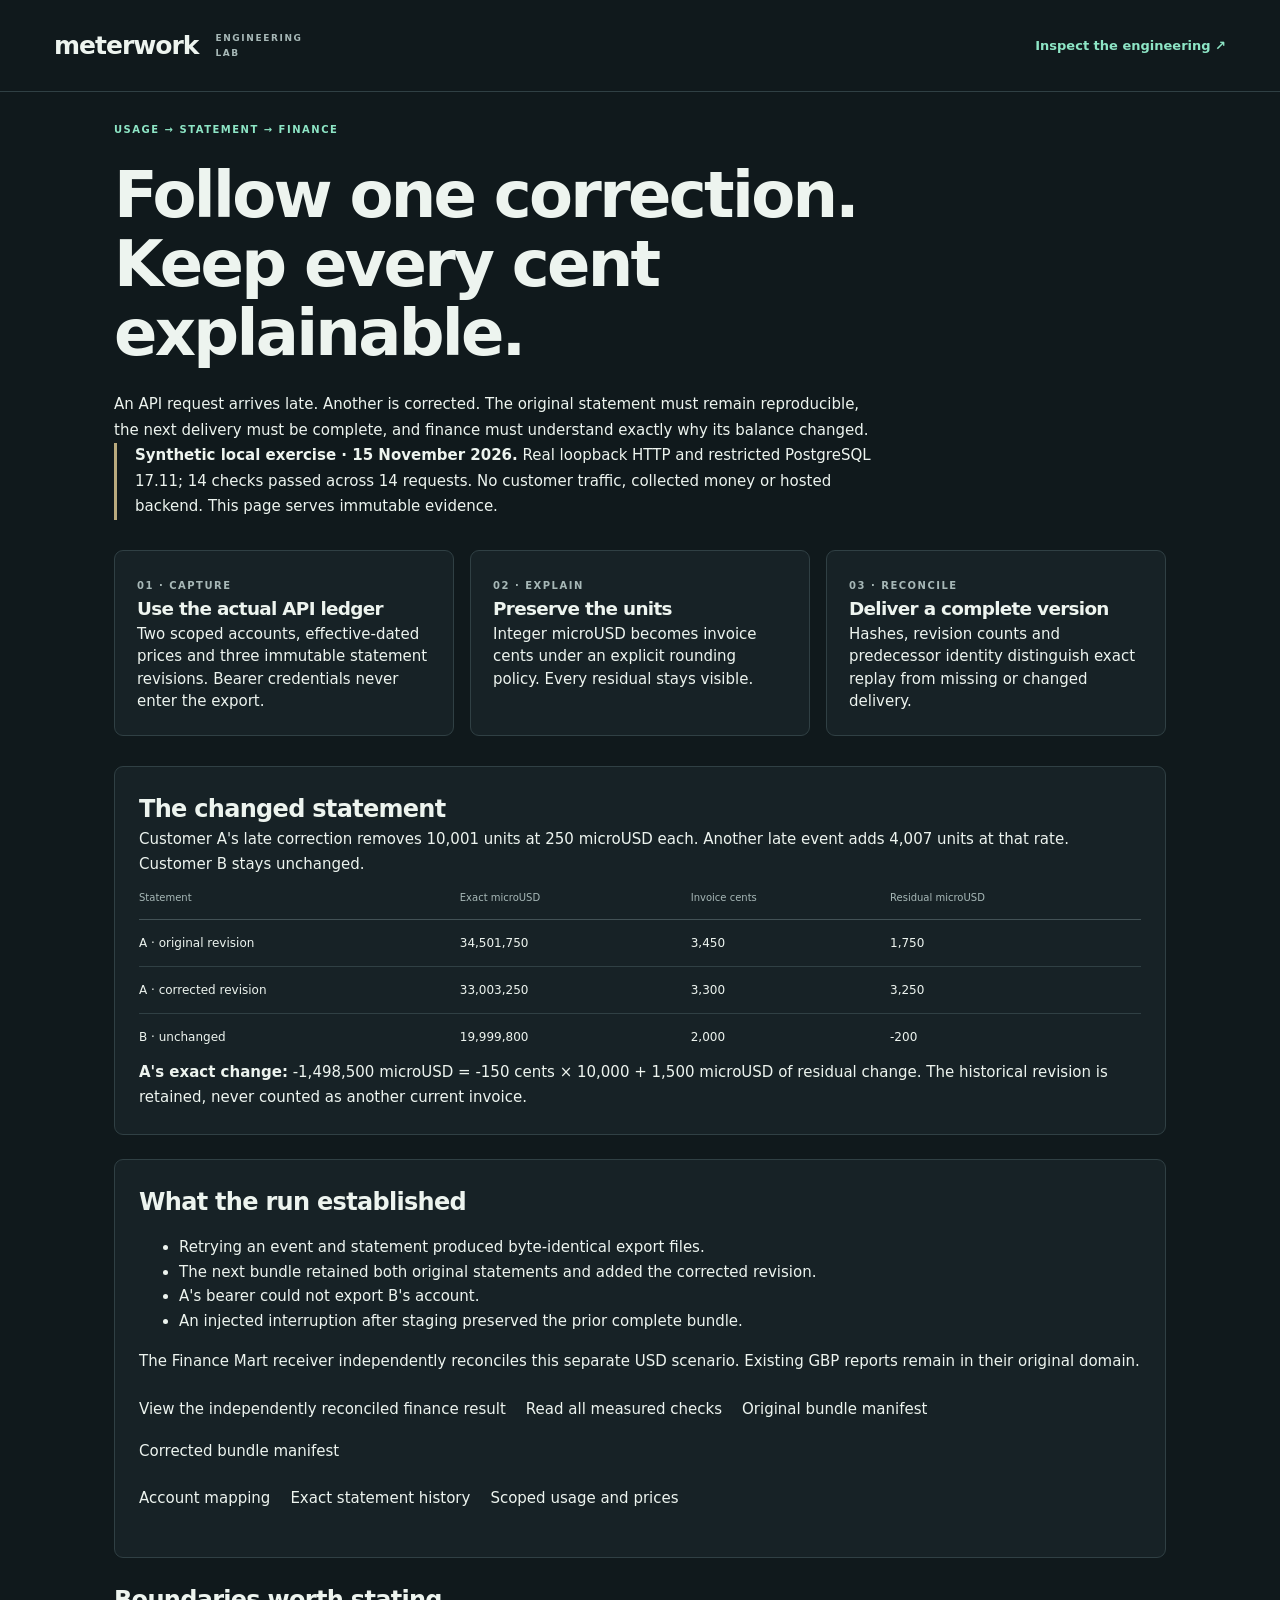
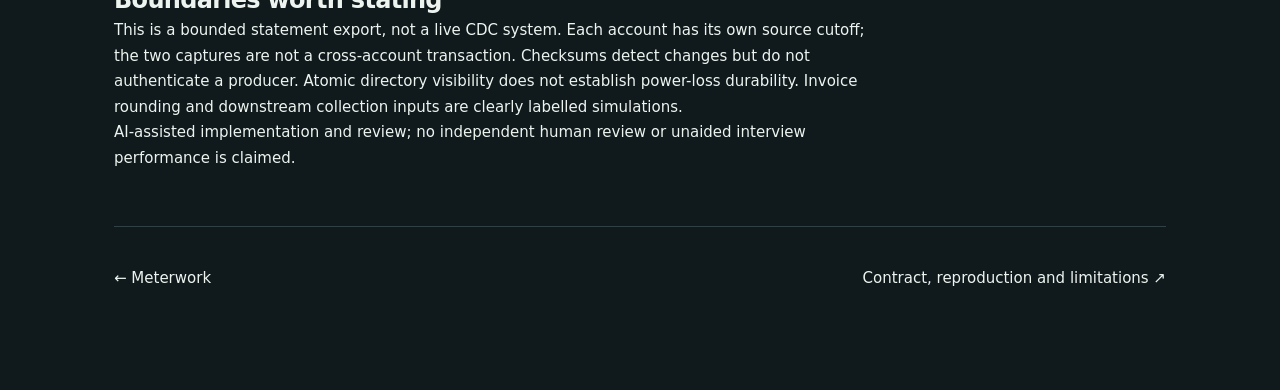
==== web/finance-bridge/index.html @ 5c43ffb2 "Publish read-only correction walkthrough and measured evidence" ====
<!doctype html>
<html lang="en">
<head><meta charset="utf-8"><meta name="viewport" content="width=device-width,initial-scale=1">
<meta name="description" content="Trace a late usage correction through immutable statements, exact money units and a versioned Finance Mart export. Synthetic local evidence.">
<title>Meterwork → Finance · Follow the correction</title>
<link rel="stylesheet" href="../styles.css?v=4">
<style>main{max-width:1100px;margin:auto;padding:30px 24px 60px}.intro{max-width:760px}.intro h1{font-size:clamp(2.3rem,6vw,4rem);line-height:1.08;margin:24px 0}.intro p{line-height:1.7}.steps{display:grid;grid-template-columns:repeat(3,1fr);gap:16px;margin:30px 0}.steps article{padding:22px}.steps h2{font-size:1.15rem}.proof{padding:24px;margin:24px 0}.proof p,.proof li{line-height:1.65}.links{display:flex;gap:20px;flex-wrap:wrap;margin:24px 0}td,th{padding:14px 12px}code{overflow-wrap:anywhere}.scope{border-left:3px solid #b9aa7e;padding-left:18px}@media(max-width:720px){.steps{grid-template-columns:1fr}.table-scroll{overflow-x:auto}}a{color:inherit}</style></head>
<body><a class="skip-link" href="#main">Skip to content</a>
<header class="topbar"><a class="brand" href="../">meterwork <span class="edition">ENGINEERING LAB</span></a><a class="text-link" href="https://github.com/VasilenData/usage-metering-platform/blob/main/docs/FINANCE_BRIDGE.md">Inspect the engineering ↗</a></header>
<main id="main"><section class="intro"><span class="eyebrow">USAGE → STATEMENT → FINANCE</span><h1>Follow one correction.<br>Keep every cent explainable.</h1>
<p>An API request arrives late. Another is corrected. The original statement must remain reproducible, the next delivery must be complete, and finance must understand exactly why its balance changed.</p>
<p class="scope"><strong>Synthetic local exercise · 15 November 2026.</strong> Real loopback HTTP and restricted PostgreSQL 17.11; 14 checks passed across 14 requests. No customer traffic, collected money or hosted backend. This page serves immutable evidence.</p></section>
<section class="steps" aria-label="Integration steps"><article class="panel"><span class="small-label">01 · CAPTURE</span><h2>Use the actual API ledger</h2><p>Two scoped accounts, effective-dated prices and three immutable statement revisions. Bearer credentials never enter the export.</p></article><article class="panel"><span class="small-label">02 · EXPLAIN</span><h2>Preserve the units</h2><p>Integer microUSD becomes invoice cents under an explicit rounding policy. Every residual stays visible.</p></article><article class="panel"><span class="small-label">03 · RECONCILE</span><h2>Deliver a complete version</h2><p>Hashes, revision counts and predecessor identity distinguish exact replay from missing or changed delivery.</p></article></section>
<section class="panel proof"><h2>The changed statement</h2><p>Customer A's late correction removes 10,001 units at 250 microUSD each. Another late event adds 4,007 units at that rate. Customer B stays unchanged.</p>
<div class="table-scroll"><table><caption class="sr-only">Actual exported statement totals and explicit invoice policy</caption><thead><tr><th>Statement</th><th>Exact microUSD</th><th>Invoice cents</th><th>Residual microUSD</th></tr></thead><tbody><tr><td>A · original revision</td><td>34,501,750</td><td>3,450</td><td>1,750</td></tr><tr><td>A · corrected revision</td><td>33,003,250</td><td>3,300</td><td>3,250</td></tr><tr><td>B · unchanged</td><td>19,999,800</td><td>2,000</td><td>-200</td></tr></tbody></table></div>
<p><strong>A's exact change:</strong> -1,498,500 microUSD = -150 cents × 10,000 + 1,500 microUSD of residual change. The historical revision is retained, never counted as another current invoice.</p></section>
<section class="panel proof"><h2>What the run established</h2><ul><li>Retrying an event and statement produced byte-identical export files.</li><li>The next bundle retained both original statements and added the corrected revision.</li><li>A's bearer could not export B's account.</li><li>An injected interruption after staging preserved the prior complete bundle.</li></ul><p>The Finance Mart receiver independently reconciles this separate USD scenario. Existing GBP reports remain in their original domain.</p>
<div class="links"><a href="https://vasilendata.github.io/ecommerce-finance-mart/meterwork-bridge/2026-11-15/">View the independently reconciled finance result</a><a href="report.json">Read all measured checks</a><a href="bundle-001/manifest.json">Original bundle manifest</a><a href="bundle-002/manifest.json">Corrected bundle manifest</a></div>
<div class="links"><a href="bundle-002/accounts.json">Account mapping</a><a href="bundle-002/statements.json">Exact statement history</a><a href="bundle-002/source_snapshots.json">Scoped usage and prices</a></div></section>
<section class="intro"><h2>Boundaries worth stating</h2><p>This is a bounded statement export, not a live CDC system. Each account has its own source cutoff; the two captures are not a cross-account transaction. Checksums detect changes but do not authenticate a producer. Atomic directory visibility does not establish power-loss durability. Invoice rounding and downstream collection inputs are clearly labelled simulations.</p><p>AI-assisted implementation and review; no independent human review or unaided interview performance is claimed.</p></section>
<footer><a href="../">← Meterwork</a><a href="https://github.com/VasilenData/usage-metering-platform/blob/main/docs/FINANCE_BRIDGE.md">Contract, reproduction and limitations ↗</a></footer></main></body></html>
---- web/styles.css ----
:root{color-scheme:dark;--bg:#10191c;--surface:#172226;--surface-2:#1c2a2e;--line:#304044;--muted:#a7b8b7;--text:#edf4ef;--mint:#8de5c5;--dark:#132620;--amber:#f5d28f;--red:#ffb1a9;font-family:Inter,ui-sans-serif,system-ui,-apple-system,BlinkMacSystemFont,"Segoe UI",sans-serif;font-synthesis:none;scroll-behavior:smooth}
*{box-sizing:border-box}body{margin:0;background:var(--bg);color:var(--text);font-size:15px;line-height:1.5}button,input{font:inherit}button,a,input,summary{-webkit-tap-highlight-color:transparent}a{color:inherit;text-decoration:none}a:hover{text-decoration:underline;text-underline-offset:4px}button{cursor:pointer}button:disabled{cursor:not-allowed;opacity:.46}button:focus-visible,a:focus-visible,input:focus-visible,summary:focus-visible{outline:3px solid var(--mint);outline-offset:4px}h1,h2,h3,p{margin:0}h2{font-size:24px;font-weight:600;letter-spacing:-.7px}h3{font-size:18px;font-weight:600;letter-spacing:-.3px}[hidden]{display:none!important}.topbar{max-width:1440px;margin:auto;min-height:92px;padding:0 54px;display:flex;align-items:center;justify-content:space-between;border-bottom:1px solid var(--line);gap:32px}.brand{font-size:25px;letter-spacing:-1px;font-weight:650;display:flex;align-items:center;gap:11px;white-space:nowrap}.brand-icon{background:var(--mint);color:var(--dark);width:34px;height:34px;border-radius:9px;text-align:center;line-height:31px;font-size:26px;font-weight:800}.brand-icon span{font-size:30px}.edition{font-size:9px;letter-spacing:1.6px;line-height:1.6;color:var(--muted);font-weight:650;margin-left:6px;max-width:100px;white-space:normal}.topbar nav{display:flex;gap:28px;font-size:13px;color:#c2cfca}.text-link{font-size:13px;font-weight:550;color:var(--mint);white-space:nowrap}main{max-width:1440px;margin:auto;padding:0 54px}.hero{display:flex;justify-content:space-between;align-items:center;padding:65px 0 46px;gap:48px}.eyebrow,.small-label{font-size:10px;line-height:1.5;letter-spacing:1.5px;font-weight:650;color:var(--muted)}.eyebrow{color:var(--mint);display:flex;align-items:center;gap:8px}.status-dot{height:6px;width:6px;border-radius:50%;background:var(--mint)}h1{font-size:clamp(42px,4.6vw,64px);line-height:1.08;font-weight:550;letter-spacing:-2.7px;margin:17px 0 21px}h1 span{color:var(--mint)}.hero-copy{max-width:530px;color:#b3c3bf;font-size:15px;line-height:1.7}.scope-note{align-self:flex-end;width:260px;border-left:1px solid var(--line);padding-left:25px;margin-bottom:5px;flex-shrink:0}.scope-note p{font-size:12px;line-height:1.75;color:var(--muted);margin-top:12px}.scope-meta{border-top:1px solid var(--line);padding-top:13px;margin-top:18px;display:flex;flex-direction:column;gap:3px;font-size:10px;color:var(--muted)}.tag{display:inline-block;font-size:9px;letter-spacing:1px;font-weight:650;color:var(--mint);padding:5px 8px;border:1px solid #315c4d;border-radius:4px;background:#16362c;white-space:nowrap}.tag.neutral{color:#b6c5c2;border-color:var(--line);background:transparent}.tag.warning{color:var(--amber);border-color:#5f5134;background:#342e21}.workspace-bar{display:flex;justify-content:space-between;align-items:center;padding:18px 0;border-top:1px solid var(--line);gap:20px}.workspace-bar>div:first-child{display:flex;align-items:center;gap:14px;flex-wrap:wrap}.workspace-bar strong{font-size:13px;font-weight:550}.mono{font-family:ui-monospace,SFMono-Regular,Consolas,monospace;font-size:11px;color:var(--muted)}.toolbar{display:flex;align-items:center;gap:9px}.button{border:1px solid transparent;border-radius:6px;padding:9px 14px;font-size:12px;font-weight:600;line-height:1.4;transition:background .15s,transform .15s}.button:not(:disabled):active{transform:translateY(1px)}.button.primary{background:var(--mint);color:var(--dark)}.button.primary:hover{background:#b3f4db}.button.secondary{background:var(--surface-2);color:var(--text);border-color:var(--line)}.button.secondary:hover{background:#2a3c40}.button.subtle{background:transparent;color:var(--muted);border-color:var(--line)}.button.subtle:hover{color:var(--text);background:var(--surface)}.full-width{width:100%;margin-top:10px}.metrics{display:grid;grid-template-columns:repeat(4,1fr);gap:14px;margin:3px 0 22px}.metric{background:var(--surface);border:1px solid var(--line);border-radius:8px;padding:22px}.metric strong{display:block;font-size:34px;font-weight:500;letter-spacing:-1.2px;margin:12px 0 7px;font-variant-numeric:tabular-nums}.metric>span:last-child{font-size:11px;color:var(--muted)}.console-grid{display:grid;grid-template-columns:1.55fr 1fr;gap:22px}.panel{border:1px solid var(--line);border-radius:9px;background:var(--surface);padding:25px;min-width:0}.panel-heading{display:flex;align-items:center;justify-content:space-between;gap:15px;margin-bottom:22px}.panel-heading h2{margin-top:4px;font-size:22px}.body-copy{font-size:13px;color:var(--muted);line-height:1.7}.caption{font-size:11px;line-height:1.6;color:var(--muted)}.usage-chart{height:240px;margin-top:15px;display:flex;align-items:center;justify-content:center}.usage-chart svg{width:100%;height:100%;overflow:visible}.usage-panel>.caption{border-top:1px solid var(--line);padding-top:18px;margin-top:16px}.chart-summary{font-size:12px}.field-label{font-size:11px;color:#c3d2cd;display:block;margin:19px 0 7px}.input-action{display:flex;gap:10px}.input-action input{flex:1;min-width:0}.input-action .button{flex-shrink:0}input{background:#101b1e;border:1px solid #415558;color:var(--text);border-radius:5px;padding:9px 12px;font-size:12px;min-width:0}input[type=month]{max-width:160px;padding:7px 9px}.demo-panel>.caption{margin-top:13px}.request-result{padding:12px;border:1px solid var(--line);border-radius:5px;margin-top:16px;font-size:11px;color:var(--muted);overflow-wrap:anywhere}.request-result.success{color:var(--mint);border-color:#315c4d}.request-result.failure{color:var(--red);border-color:#6d3e3b}details>summary{cursor:pointer;list-style-position:outside;font-size:11px;color:#c5d6d0;margin-left:14px;padding:3px 0}.auth-details{margin-top:18px}.auth-details input{width:100%}.auth-details .caption{margin-top:9px}.section-panel{margin-top:24px}.section-panel>.body-copy{margin-top:-7px;margin-bottom:20px}.table-scroll{overflow-x:auto}table{border-collapse:collapse;width:100%;text-align:left;white-space:nowrap}th{font-size:10px;color:var(--muted);font-weight:500;padding:11px 12px;border-bottom:1px solid #435256}th:first-child,td:first-child{padding-left:0}td{font-size:12px;padding:16px 12px;border-bottom:1px solid var(--line)}tbody tr:last-child td{border-bottom:0}.numeric{text-align:right;font-variant-numeric:tabular-nums}td strong{font-weight:550}td small{display:block;font-size:10px;color:var(--muted);margin-top:4px}.empty{text-align:center!important;color:var(--muted);font-size:12px;padding:28px!important}.definitions{border-top:1px solid var(--line);padding-top:15px;margin-top:14px}.definitions>div,.definitions>dl{padding-top:10px}.definitions dl{font-size:11px;line-height:1.6}.definitions dt{font-weight:600;color:#d2ded9;margin-top:9px;text-transform:capitalize}.definitions dd{margin:3px 0 12px;color:var(--muted);overflow-wrap:anywhere}.definitions .caption{margin-top:12px}.section-block{margin-top:55px}.section-heading{display:flex;justify-content:space-between;align-items:flex-end;gap:40px;margin-bottom:25px}.section-heading h2{font-size:32px;line-height:1.2;margin-top:13px;letter-spacing:-1.1px;font-weight:500}.section-heading>p{font-size:13px;color:var(--muted);max-width:380px;line-height:1.7}.analytics-grid{display:grid;grid-template-columns:1fr 1fr;gap:22px}.funnel{display:flex;flex-direction:column;gap:14px;margin:30px 0}.funnel-row{display:grid;grid-template-columns:82px 1fr 45px;align-items:center;gap:12px;font-size:12px}.funnel-label{text-transform:capitalize;color:#c3d4cc}.funnel-track{height:15px;border-radius:3px;background:#273b3c;overflow:hidden}.funnel-bar{height:100%;min-width:0;background:var(--mint);border-radius:3px}.funnel-row:nth-child(2) .funnel-bar{background:#62b99f}.funnel-row:nth-child(3) .funnel-bar{background:#3d8c76}.funnel-count{text-align:right;font-variant-numeric:tabular-nums}.mini-metrics{display:grid;grid-template-columns:1fr 1fr;border-top:1px solid var(--line);padding-top:23px;gap:20px}.mini-metrics strong{display:block;font-size:26px;font-weight:500;margin:7px 0 3px}.mini-metrics .caption{display:block}.experiment-arms{display:grid;grid-template-columns:1fr 1fr;gap:15px}.arm{border:1px solid var(--line);border-radius:5px;padding:16px}.arm strong{display:block;font-size:26px;font-weight:500;margin:8px 0 4px}.arm p{font-size:10px;color:var(--muted)}.experiment-summary{display:flex;justify-content:space-between;align-items:center;flex-wrap:wrap;gap:6px;margin:22px 0;font-size:12px}.experiment-summary strong{font-size:16px;font-weight:500}.experiment-summary>.caption{width:100%}.reason-list{font-size:11px;color:var(--amber);line-height:1.65;padding-left:17px;margin:0}.reason-list li+li{margin-top:6px}.scenario-grid{display:grid;grid-template-columns:repeat(4,1fr);gap:14px}.scenario{position:relative;background:var(--surface);border:1px solid var(--line);border-radius:8px;padding:21px;color:var(--text);text-align:left;min-height:180px;transition:background .15s,border-color .15s}.scenario:hover{background:var(--surface-2);border-color:#5a8c79}.scenario-number{font-size:9px;letter-spacing:1.3px;color:var(--mint);font-weight:600}.scenario strong{display:block;font-size:19px;letter-spacing:-.5px;font-weight:550;margin:17px 0 8px}.scenario>span:nth-last-child(2){display:block;color:var(--muted);font-size:11px;line-height:1.7;padding-right:8px}.scenario-arrow{position:absolute;right:15px;bottom:11px;color:var(--mint);font-size:19px}.evidence-output{margin-top:16px;padding:19px 22px}.evidence-output>.body-copy{margin-top:8px}.checks{margin:12px 0 0;padding:0;list-style:none;display:grid;gap:9px}.checks li{display:grid;grid-template-columns:42px 1fr;gap:10px;font-size:12px}.check-pass{color:var(--mint)}.check-fail{color:var(--red)}.checks small{display:block;color:var(--muted);font-size:11px;margin-top:2px}footer{display:flex;align-items:center;justify-content:space-between;gap:20px;padding:40px 0;border-top:1px solid var(--line);margin-top:55px}.footer-brand{font-size:22px}.footer-brand .edition{max-width:130px;font-size:8px}footer p{font-size:10px;color:var(--muted)}.toast{position:fixed;bottom:24px;left:50%;transform:translateX(-50%);background:#d3f7e7;color:var(--dark);font-size:12px;padding:12px 18px;border-radius:7px;max-width:calc(100% - 40px);z-index:10;box-shadow:0 5px 30px #0005}.notice{border:1px solid #7a4b45;background:#3c2725;color:var(--red);padding:13px 16px;border-radius:6px;font-size:12px;margin:10px 0 18px}.sr-only{position:absolute;width:1px;height:1px;padding:0;margin:-1px;overflow:hidden;clip:rect(0,0,0,0);white-space:nowrap;border:0}.skip-link{position:fixed;top:-80px;left:20px;background:var(--mint);color:var(--dark);padding:10px 15px;z-index:20}.skip-link:focus{top:15px}
@media(min-width:1500px){.hero{padding-top:85px}}
@media(max-width:1100px){.topbar,main{padding-left:30px;padding-right:30px}.topbar nav{gap:19px}.edition{display:none}.hero{gap:25px}.console-grid{grid-template-columns:1.25fr 1fr}.metric{padding:18px}.metric strong{font-size:29px}.metric>span:last-child{font-size:10px}.panel{padding:21px}.scenario{padding:17px}.scenario strong{font-size:17px}}
@media(max-width:800px){.topbar{min-height:75px}.topbar nav{display:none}.hero{padding-top:42px;align-items:flex-start;gap:25px}.scope-note{width:205px}.hero-copy{font-size:13px}h1{font-size:44px}.metrics{grid-template-columns:repeat(2,1fr)}.console-grid,.analytics-grid{grid-template-columns:1fr}.usage-chart{height:230px}.scenario-grid{grid-template-columns:repeat(2,1fr)}.scenario{min-height:155px}.section-heading{align-items:flex-start;gap:25px}.section-heading>p{max-width:280px;font-size:12px}.section-heading h2{font-size:28px}footer{flex-wrap:wrap}.workspace-bar .mono{display:none}.experiment-arms .arm strong{font-size:30px}}
@media(max-width:520px){.topbar,main{padding-left:20px;padding-right:20px}.topbar{gap:15px}.brand{font-size:23px}.hero{display:block;padding-top:33px;padding-bottom:30px}.eyebrow{font-size:8px;letter-spacing:1.2px}h1{font-size:45px;letter-spacing:-2px}.hero-copy{font-size:13px}.scope-note{border:1px solid var(--line);border-radius:6px;padding:13px 16px;margin-top:24px;width:100%}.scope-note p{display:inline-block;margin:0 0 0 13px;vertical-align:middle;font-size:10px}.scope-note .tag{font-size:8px}.scope-meta{flex-direction:row;justify-content:space-between;margin-top:12px;padding-top:9px;font-size:9px}.workspace-bar{align-items:flex-start}.workspace-bar>div:first-child{gap:3px;flex-direction:column;align-items:flex-start}.workspace-bar strong{font-size:12px}.button{font-size:11px;padding:8px 11px}.toolbar{gap:6px}.metrics{gap:10px}.metric{padding:16px 14px}.metric .small-label{font-size:8px;letter-spacing:1px}.metric strong{font-size:29px;margin:10px 0 5px}.metric>span:last-child{font-size:9px}.panel{padding:18px}.panel-heading{gap:10px;align-items:flex-start}.panel-heading h2{font-size:20px}.panel-heading h3{font-size:16px}.panel-heading .tag{font-size:7px;padding:5px}.usage-chart{height:200px}.section-panel>.panel-heading{flex-direction:column;gap:15px}.section-panel .toolbar{width:100%;justify-content:space-between}td,th{font-size:10px}.section-block{margin-top:38px}.section-heading{display:block}.section-heading h2{font-size:29px}.section-heading>p{max-width:100%;margin-top:16px}.scenario-grid{gap:10px}.scenario{padding:16px 14px;min-height:165px}.scenario-number{font-size:8px;letter-spacing:.6px}.scenario strong{font-size:17px}.scenario>span:nth-last-child(2){font-size:10px}.mini-metrics .small-label{font-size:8px}.funnel-row{grid-template-columns:70px 1fr 35px;gap:10px}.brand.footer-brand{font-size:23px}footer{margin-top:35px;padding:28px 0;gap:12px}footer p{width:100%;order:3}.scope-meta #snapshot-time{font-size:8px}.experiment-arms{gap:9px}.arm{padding:13px}.experiment-summary{margin:17px 0}}
@media(prefers-reduced-motion:reduce){:root{scroll-behavior:auto}*{transition:none!important}}

.onboarding-guidance{margin-top:14px}
.toolbar .button{white-space:nowrap}
.snapshot-panel h2{font-size:26px;line-height:1.25;margin:18px 0}.snapshot-panel>.button{display:inline-block;margin:23px 0;line-height:1.7}.evidence-output>.text-link{display:inline-block;margin-top:12px}

#reconciliation{margin:25px 0 40px}.revision-stages{display:grid;grid-template-columns:repeat(3,1fr);gap:15px;margin:20px 0}.revision-stage{border:1px solid var(--line);border-radius:6px;padding:20px}.revision-stage h3{font-size:14px;margin:12px 0}.revision-stage>strong{display:block;color:var(--mint);font-size:25px;font-weight:500;margin:12px 0}.evidence-links{display:flex;gap:24px;flex-wrap:wrap;font-size:12px;color:var(--mint);margin-top:16px}select{color:var(--text);background:var(--surface-2);border:1px solid var(--line);border-radius:5px;padding:10px;font:inherit}select:focus-visible{outline:3px solid var(--mint);outline-offset:3px}#reconciliation .section-heading>p{max-width:420px}@media(max-width:800px){.revision-stages{grid-template-columns:1fr}.revision-stage{padding:16px}.evidence-links{gap:12px}.topbar nav{gap:13px}}
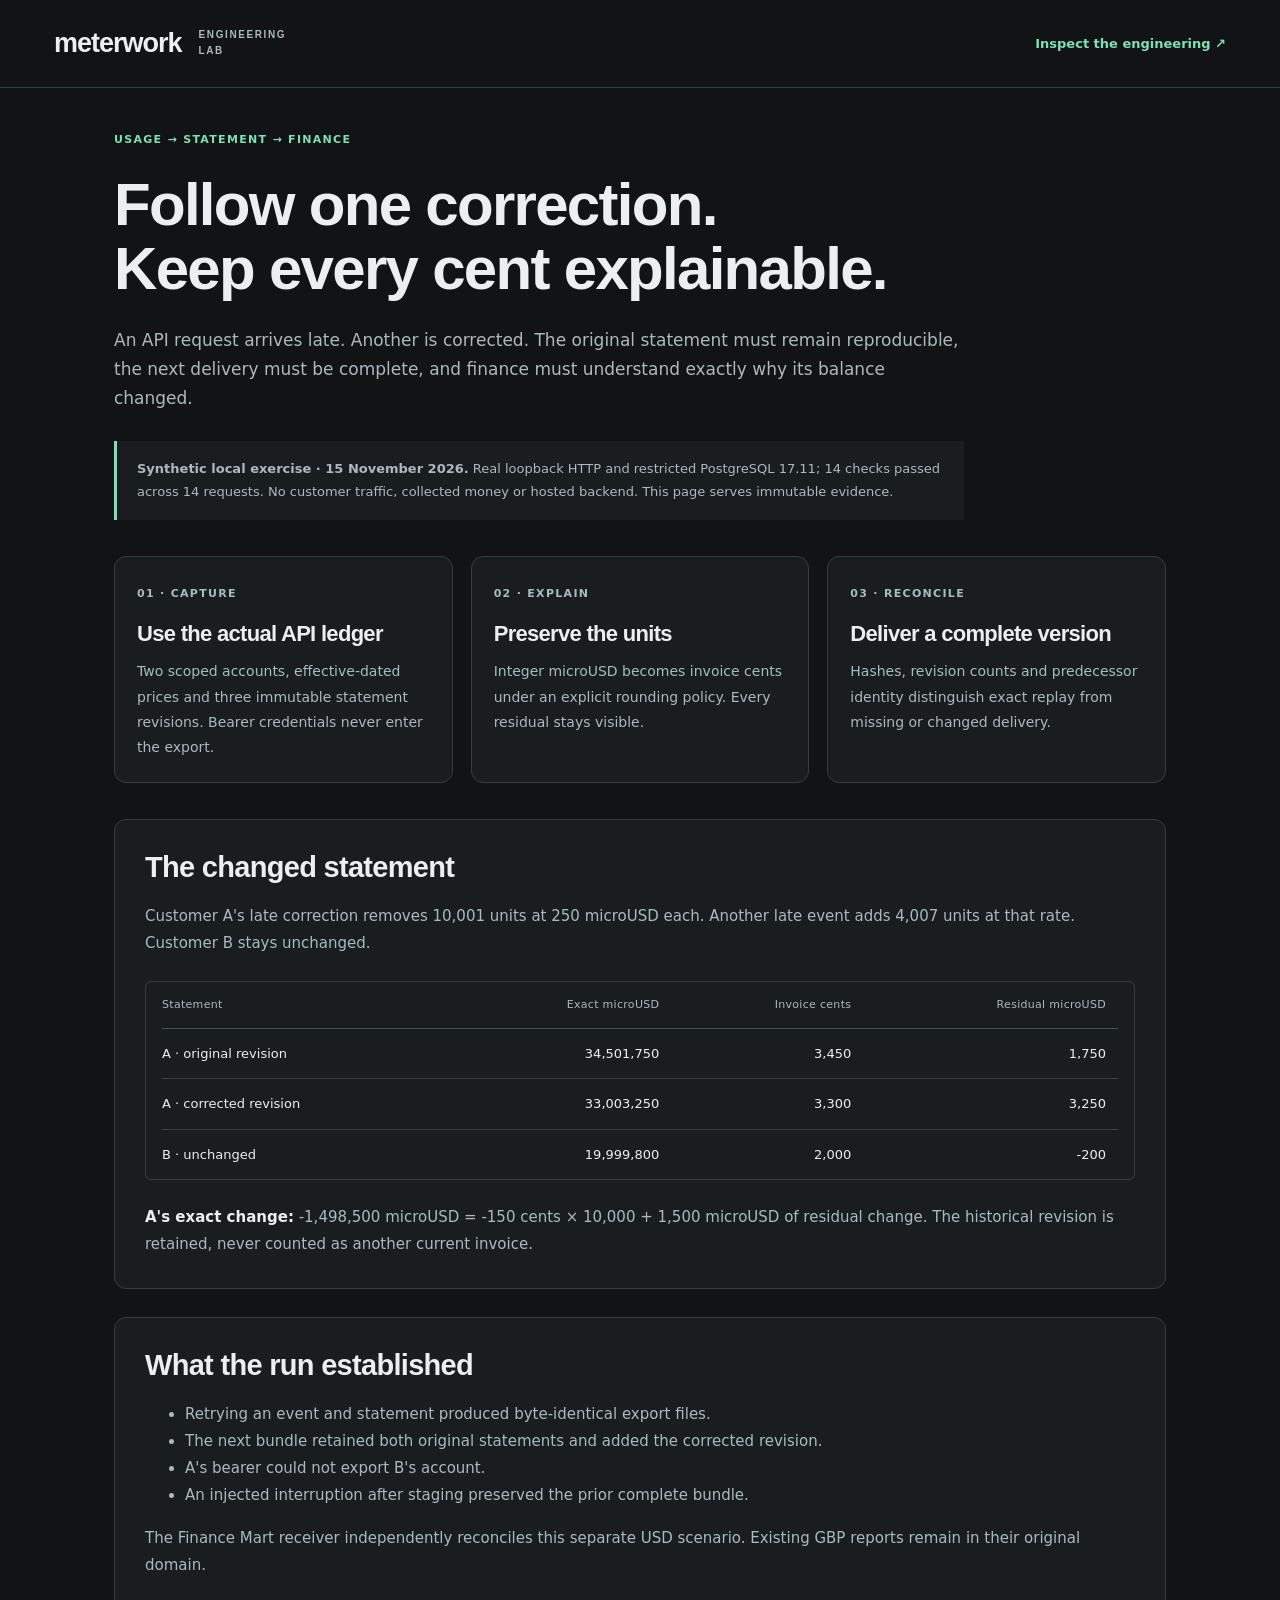
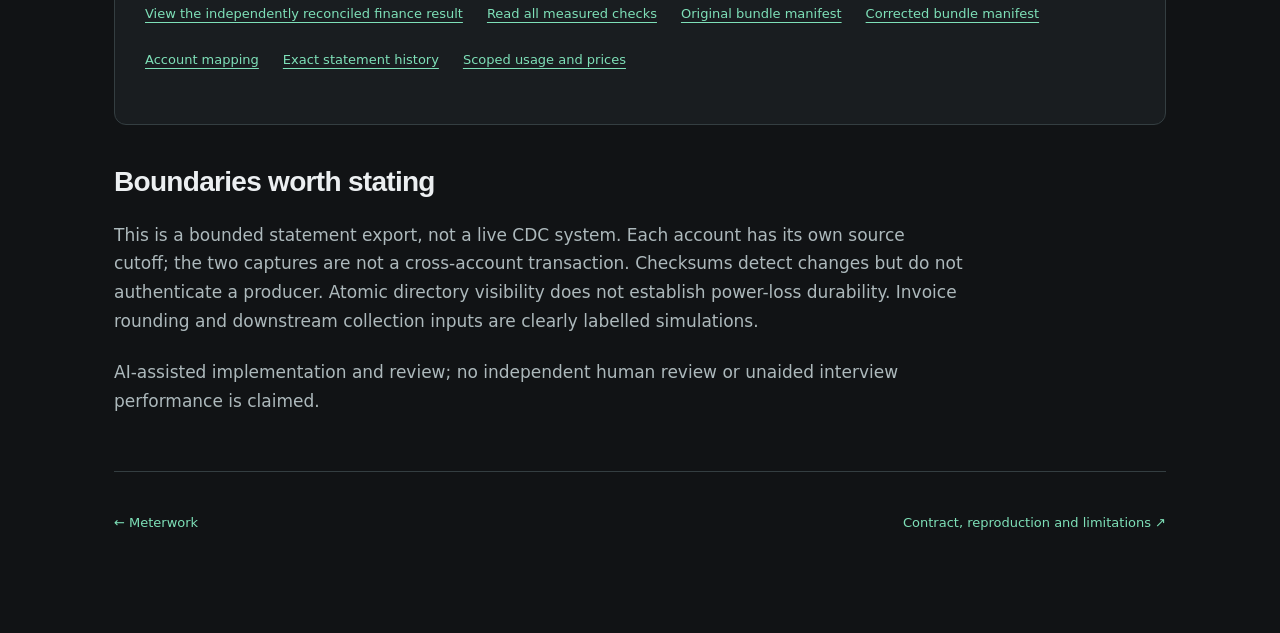
==== commit 35c3306e: "Polish the billing correction walkthrough" ====
--- a/web/finance-bridge/index.html
+++ b/web/finance-bridge/index.html
@@ -3,9 +3,9 @@
 <head><meta charset="utf-8"><meta name="viewport" content="width=device-width,initial-scale=1">
 <meta name="description" content="Trace a late usage correction through immutable statements, exact money units and a versioned Finance Mart export. Synthetic local evidence.">
 <title>Meterwork → Finance · Follow the correction</title>
-<link rel="stylesheet" href="../styles.css?v=4">
+<link rel="stylesheet" href="../styles.css?v=5">
 <style>main{max-width:1100px;margin:auto;padding:30px 24px 60px}.intro{max-width:760px}.intro h1{font-size:clamp(2.3rem,6vw,4rem);line-height:1.08;margin:24px 0}.intro p{line-height:1.7}.steps{display:grid;grid-template-columns:repeat(3,1fr);gap:16px;margin:30px 0}.steps article{padding:22px}.steps h2{font-size:1.15rem}.proof{padding:24px;margin:24px 0}.proof p,.proof li{line-height:1.65}.links{display:flex;gap:20px;flex-wrap:wrap;margin:24px 0}td,th{padding:14px 12px}code{overflow-wrap:anywhere}.scope{border-left:3px solid #b9aa7e;padding-left:18px}@media(max-width:720px){.steps{grid-template-columns:1fr}.table-scroll{overflow-x:auto}}a{color:inherit}</style></head>
-<body><a class="skip-link" href="#main">Skip to content</a>
+<body class="bridge-page"><a class="skip-link" href="#main">Skip to content</a>
 <header class="topbar"><a class="brand" href="../">meterwork <span class="edition">ENGINEERING LAB</span></a><a class="text-link" href="https://github.com/VasilenData/usage-metering-platform/blob/main/docs/FINANCE_BRIDGE.md">Inspect the engineering ↗</a></header>
 <main id="main"><section class="intro"><span class="eyebrow">USAGE → STATEMENT → FINANCE</span><h1>Follow one correction.<br>Keep every cent explainable.</h1>
 <p>An API request arrives late. Another is corrected. The original statement must remain reproducible, the next delivery must be complete, and finance must understand exactly why its balance changed.</p>
@@ -15,7 +15,7 @@
 <div class="table-scroll"><table><caption class="sr-only">Actual exported statement totals and explicit invoice policy</caption><thead><tr><th>Statement</th><th>Exact microUSD</th><th>Invoice cents</th><th>Residual microUSD</th></tr></thead><tbody><tr><td>A · original revision</td><td>34,501,750</td><td>3,450</td><td>1,750</td></tr><tr><td>A · corrected revision</td><td>33,003,250</td><td>3,300</td><td>3,250</td></tr><tr><td>B · unchanged</td><td>19,999,800</td><td>2,000</td><td>-200</td></tr></tbody></table></div>
 <p><strong>A's exact change:</strong> -1,498,500 microUSD = -150 cents × 10,000 + 1,500 microUSD of residual change. The historical revision is retained, never counted as another current invoice.</p></section>
 <section class="panel proof"><h2>What the run established</h2><ul><li>Retrying an event and statement produced byte-identical export files.</li><li>The next bundle retained both original statements and added the corrected revision.</li><li>A's bearer could not export B's account.</li><li>An injected interruption after staging preserved the prior complete bundle.</li></ul><p>The Finance Mart receiver independently reconciles this separate USD scenario. Existing GBP reports remain in their original domain.</p>
-<div class="links"><a href="https://vasilendata.github.io/ecommerce-finance-mart/meterwork-bridge/2026-11-15/">View the independently reconciled finance result</a><a href="report.json">Read all measured checks</a><a href="bundle-001/manifest.json">Original bundle manifest</a><a href="bundle-002/manifest.json">Corrected bundle manifest</a></div>
+<div class="links"><a href="https://vasilendata.github.io/ecommerce-finance-mart/meterwork-bridge/">View the independently reconciled finance result</a><a href="report.json">Read all measured checks</a><a href="bundle-001/manifest.json">Original bundle manifest</a><a href="bundle-002/manifest.json">Corrected bundle manifest</a></div>
 <div class="links"><a href="bundle-002/accounts.json">Account mapping</a><a href="bundle-002/statements.json">Exact statement history</a><a href="bundle-002/source_snapshots.json">Scoped usage and prices</a></div></section>
 <section class="intro"><h2>Boundaries worth stating</h2><p>This is a bounded statement export, not a live CDC system. Each account has its own source cutoff; the two captures are not a cross-account transaction. Checksums detect changes but do not authenticate a producer. Atomic directory visibility does not establish power-loss durability. Invoice rounding and downstream collection inputs are clearly labelled simulations.</p><p>AI-assisted implementation and review; no independent human review or unaided interview performance is claimed.</p></section>
 <footer><a href="../">← Meterwork</a><a href="https://github.com/VasilenData/usage-metering-platform/blob/main/docs/FINANCE_BRIDGE.md">Contract, reproduction and limitations ↗</a></footer></main></body></html>
--- a/web/styles.css
+++ b/web/styles.css
@@ -9,5 +9,16 @@
 .onboarding-guidance{margin-top:14px}
 .toolbar .button{white-space:nowrap}
 .snapshot-panel h2{font-size:26px;line-height:1.25;margin:18px 0}.snapshot-panel>.button{display:inline-block;margin:23px 0;line-height:1.7}.evidence-output>.text-link{display:inline-block;margin-top:12px}
-
-#reconciliation{margin:25px 0 40px}.revision-stages{display:grid;grid-template-columns:repeat(3,1fr);gap:15px;margin:20px 0}.revision-stage{border:1px solid var(--line);border-radius:6px;padding:20px}.revision-stage h3{font-size:14px;margin:12px 0}.revision-stage>strong{display:block;color:var(--mint);font-size:25px;font-weight:500;margin:12px 0}.evidence-links{display:flex;gap:24px;flex-wrap:wrap;font-size:12px;color:var(--mint);margin-top:16px}select{color:var(--text);background:var(--surface-2);border:1px solid var(--line);border-radius:5px;padding:10px;font:inherit}select:focus-visible{outline:3px solid var(--mint);outline-offset:3px}#reconciliation .section-heading>p{max-width:420px}@media(max-width:800px){.revision-stages{grid-template-columns:1fr}.revision-stage{padding:16px}.evidence-links{gap:12px}.topbar nav{gap:13px}}
+
+#reconciliation{margin:25px 0 40px}.revision-stages{display:grid;grid-template-columns:repeat(3,1fr);gap:15px;margin:20px 0}.revision-stage{border:1px solid var(--line);border-radius:6px;padding:20px}.revision-stage h3{font-size:14px;margin:12px 0}.revision-stage>strong{display:block;color:var(--mint);font-size:25px;font-weight:500;margin:12px 0}.evidence-links{display:flex;gap:24px;flex-wrap:wrap;font-size:12px;color:var(--mint);margin-top:16px}select{color:var(--text);background:var(--surface-2);border:1px solid var(--line);border-radius:5px;padding:10px;font:inherit}select:focus-visible{outline:3px solid var(--mint);outline-offset:3px}#reconciliation .section-heading>p{max-width:420px}@media(max-width:800px){.revision-stages{grid-template-columns:1fr}.revision-stage{padding:16px}.evidence-links{gap:12px}.topbar nav{gap:13px}}
+
+/* Charcoal / mint presentation refinement, 15 November 2026.
+   UI-only: API behavior, published evidence and numeric content are unchanged. */
+@font-face{font-family:Public Sans;src:url(https://vasilendata.github.io/fonts/public-sans.woff2) format("woff2");font-weight:100 900;font-display:swap}
+@font-face{font-family:Bricolage;src:url(https://vasilendata.github.io/fonts/bricolage-grotesque.woff2) format("woff2");font-weight:200 800;font-display:swap}
+:root{--bg:#111315;--surface:#191d20;--surface-2:#22292c;--line:#343e41;--muted:#adb9bc;--text:#eceff1;--mint:#7ee0b8;font-family:"Public Sans","Segoe UI",system-ui,sans-serif}
+body{font-size:16px;line-height:1.65}::selection{background:var(--mint);color:#111315}h1,h2,h3,.brand{font-family:Bricolage,"Segoe UI",sans-serif}h2,h3{line-height:1.2}.topbar,main{max-width:1320px}.topbar{min-height:88px}.brand{font-size:27px}.edition{font-size:10px}.topbar nav{font-size:13px;gap:21px}.hero{padding:68px 0 44px;gap:40px}h1{font-size:clamp(44px,4.7vw,66px);font-weight:600;letter-spacing:-2.1px;margin:20px 0 24px}.hero-copy{font-size:17px;line-height:1.75;max-width:590px}.eyebrow,.small-label{font-size:11px;letter-spacing:1.3px}.scope-note{width:255px}.scope-note p{font-size:13px}.scope-meta{font-size:11px;line-height:1.7}.tag{font-size:10px;letter-spacing:.7px;padding:6px 9px}.hero-actions{display:flex;gap:14px;flex-wrap:wrap;margin-top:27px}.hero-actions a{display:inline-flex;align-items:center;justify-content:center;min-height:44px;padding:10px 16px}.button{font-size:13px;min-height:40px;padding:10px 15px}.metrics{gap:16px;margin-bottom:26px}.metric{padding:24px;border-radius:10px}.metric strong{font-family:Bricolage,"Segoe UI",sans-serif;font-size:39px;font-weight:500;letter-spacing:-1.2px}.metric>span:last-child{font-size:12px}.panel{padding:28px;border-radius:12px}.panel-heading h2{font-size:25px;line-height:1.2}.body-copy{font-size:14px;line-height:1.8}.caption{font-size:12px;line-height:1.75}.section-block{margin-top:66px}.section-heading h2{font-size:36px;line-height:1.15;font-weight:600}.section-heading>p{font-size:14px;line-height:1.8}.section-panel{margin-top:28px}.section-panel>.body-copy{margin-bottom:24px}th{font-size:11px;padding:14px 12px;letter-spacing:.3px}td{font-size:13px;padding:18px 12px}td small{font-size:11px}.table-scroll{border-radius:6px}tbody tr:hover{background:#202b27}.definitions{padding-top:18px;margin-top:18px}details>summary{font-size:13px;padding:6px 0}.definitions dl,.definitions .caption{font-size:12px}.funnel-row{font-size:13px}.arm p{font-size:12px}.reason-list{font-size:12px;line-height:1.8}.evidence-links{font-size:13px;gap:22px;line-height:1.8}.evidence-links a{text-decoration:underline;text-underline-offset:4px}.revision-stage{background:#141a18;padding:23px;border-radius:9px}.revision-stage h3{font-size:16px;line-height:1.35}.revision-stage>strong{font-family:Bricolage,"Segoe UI",sans-serif;font-size:29px}.snapshot-panel h2{font-size:30px}.checks li{font-size:13px}.checks small{font-size:12px}.text-link{font-size:13px}.scenario-number{font-size:10px}.scenario>span:nth-last-child(2){font-size:12px}.scenario strong{font-size:21px}.field-label{font-size:13px}input{font-size:13px}.request-result{font-size:12px}footer p{font-size:12px}.brand.footer-brand{font-size:25px}
+.bridge-page main{padding-top:44px}.bridge-page .intro{max-width:850px}.bridge-page .intro h1{font-size:clamp(40px,5vw,60px);letter-spacing:-1.7px;font-weight:600}.bridge-page .intro>p{font-size:17px;color:var(--muted);margin:22px 0}.bridge-page .intro .scope{font-size:13px;line-height:1.8;background:var(--surface);padding:16px 20px;border-color:var(--mint);margin:28px 0}.bridge-page .steps{margin:36px 0;gap:18px}.bridge-page .steps h2{margin:16px 0 12px;font-size:22px}.bridge-page .steps p{font-size:14px;color:var(--muted);line-height:1.8}.bridge-page .proof{padding:30px;margin:28px 0}.bridge-page .proof h2{font-size:29px;margin-bottom:18px}.bridge-page .proof p,.bridge-page .proof li{font-size:15px;line-height:1.8;color:var(--muted)}.bridge-page .proof strong{color:var(--text)}.bridge-page .table-scroll{margin:24px 0;border:1px solid var(--line);padding:0 16px}.bridge-page td,.bridge-page th{text-align:right}.bridge-page td:first-child,.bridge-page th:first-child{text-align:left}.bridge-page .links{gap:15px 24px}.bridge-page .links a{color:var(--mint);font-size:13px;text-decoration:underline;text-underline-offset:4px}.bridge-page .intro h2{font-size:28px;margin:40px 0 14px}.bridge-page footer a{color:var(--mint);font-size:13px}
+@media(max-width:1100px){.topbar,main{padding-left:30px;padding-right:30px}.topbar nav{gap:16px}.hero{gap:28px}.scope-note{width:225px}.hero-copy{font-size:16px}.metric{padding:20px}.metric strong{font-size:34px}.panel{padding:24px}.section-heading h2{font-size:33px}}
+@media(max-width:800px){.topbar{flex-wrap:wrap;padding-top:20px;padding-bottom:15px;gap:18px}.topbar nav{display:flex;order:3;width:100%;overflow-x:auto;padding-bottom:5px;white-space:nowrap;gap:24px}.hero{align-items:flex-start;padding-top:42px}.scope-note{width:205px}.hero-copy{font-size:15px}h1{font-size:45px}.section-heading>p{font-size:13px}.metrics{gap:12px}.metric>span:last-child{font-size:12px}.scenario{min-height:170px}.panel-heading h2{font-size:23px}}
+@media(max-width:520px){.topbar,main{padding-left:20px;padding-right:20px}.topbar nav{font-size:12px;gap:22px}.hero{padding-top:32px}.eyebrow,.small-label{font-size:10px;letter-spacing:1px}h1{font-size:44px;letter-spacing:-1.6px}.hero-copy{font-size:15px}.hero-actions{gap:10px}.hero-actions a{font-size:12px;min-height:44px;padding:10px 12px}.scope-note{width:100%;padding:16px}.scope-note p{display:block;font-size:12px;margin:10px 0 0}.scope-note .tag{font-size:10px}.scope-meta{font-size:10px;gap:10px;flex-direction:column}.scope-meta #snapshot-time{font-size:10px}.metric{padding:18px 15px}.metric .small-label{font-size:10px;line-height:1.6}.metric strong{font-size:32px;margin:12px 0 8px}.metric>span:last-child{font-size:11px;line-height:1.7;display:block}.panel{padding:21px}.panel-heading .tag{font-size:9px;padding:5px 7px}.panel-heading h2{font-size:23px}.panel-heading h3{font-size:20px}.section-heading h2{font-size:31px}.section-heading>p,.body-copy{font-size:14px}.section-block{margin-top:48px}.button{font-size:12px;padding:10px 12px;min-height:42px}.caption{font-size:12px}.experiment-arms .arm strong{font-size:28px}.arm{padding:16px}.arm p{font-size:11px}.scenario-number{font-size:9px}.scenario>span:nth-last-child(2){font-size:12px}.scenario{min-height:185px}.scenario strong{font-size:20px}td{font-size:12px}th{font-size:11px}.mini-metrics .small-label{font-size:10px}.funnel-row{font-size:12px}.revision-stage{padding:20px}.bridge-page main{padding:32px 20px 45px}.bridge-page .intro h1{font-size:40px}.bridge-page .intro>p{font-size:16px}.bridge-page .proof{padding:22px}.bridge-page .proof h2{font-size:26px}.bridge-page .intro .scope{font-size:12px}.bridge-page .table-scroll{margin:20px -9px}.bridge-page .steps h2{font-size:23px}.bridge-page .intro h2{font-size:27px}}
